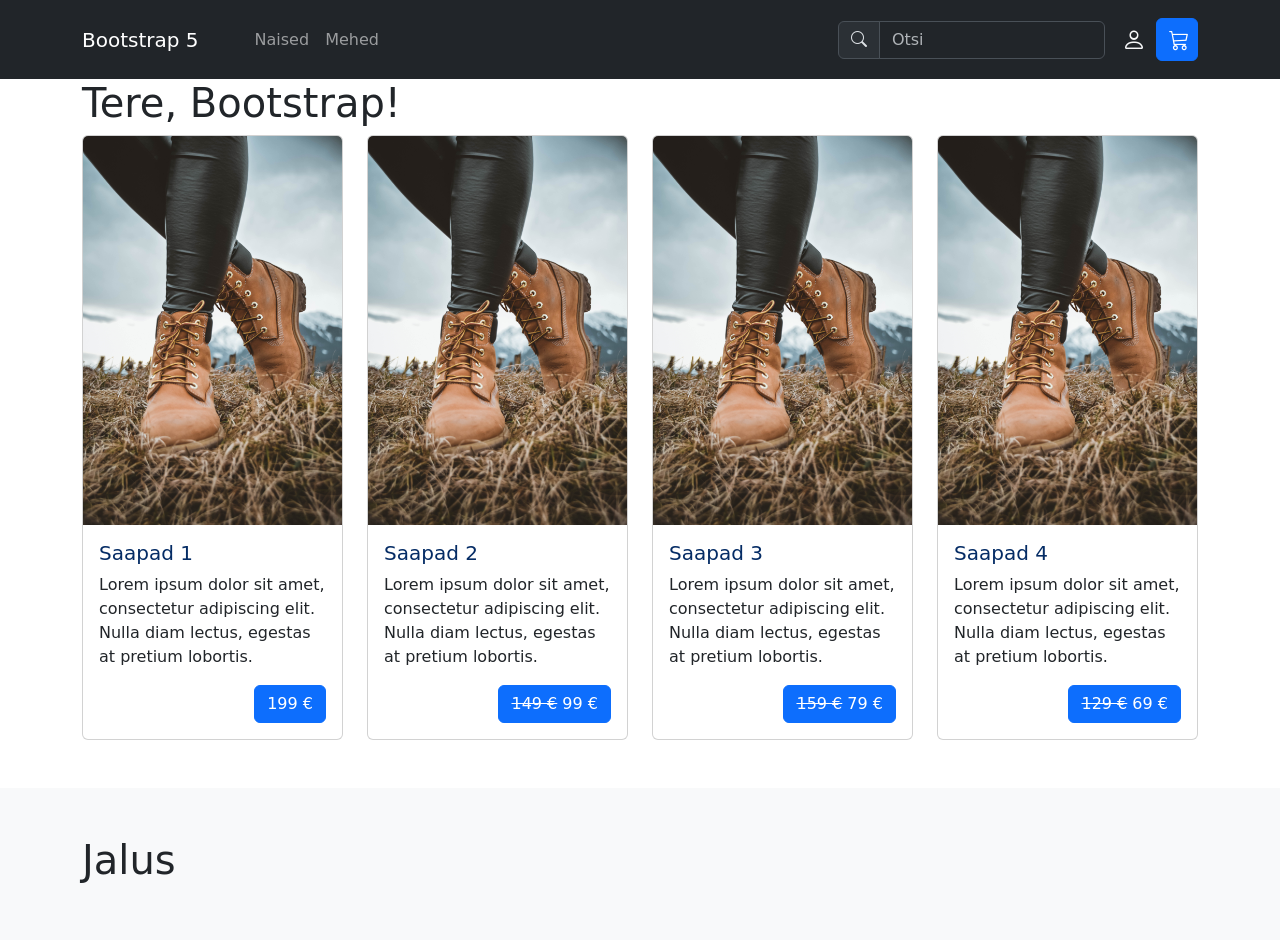
==== index.html @ b57481d7 "Add files via upload" ====
<!doctype html>
<html lang="et">

<head>
  <meta charset="utf-8">
  <meta name="viewport" content="width=device-width, initial-scale=1">
  <meta name="description" content="Bootstrapi juhend">
  <meta name="author" content="">
  <title>Bootstrap 5 juhend</title>
  <!--Bootstrap CSS-->
  <link href="https://cdn.jsdelivr.net/npm/bootstrap@5.3.3/dist/css/bootstrap.min.css" rel="stylesheet"
    integrity="sha384-QWTKZyjpPEjISv5WaRU9OFeRpok6YctnYmDr5pNlyT2bRjXh0JMhjY6hW+ALEwIH" crossorigin="anonymous">
  <!--Bootstrap ikoonid-->
  <link href="https://cdn.jsdelivr.net/npm/bootstrap-icons@1.9.1/font/bootstrap-icons.css" rel="stylesheet">
  <!--minu CSS-->
  <link rel="stylesheet" href="custom.css">
</head>

<body>
<!-- Navigatsioon --->
  <nav class="navbar navbar-expand-lg bg-dark py-3" data-bs-theme="dark">
    <div class="container">
      <button class="navbar-toggler" type="button" data-bs-toggle="collapse" data-bs-target="#navbarSupportedContent"
        aria-controls="navbarSupportedContent" aria-expanded="false" aria-label="Toggle navigation">
        <span class="navbar-toggler-icon"></span>
      </button>
      <a class="navbar-brand me-5" href="#">Bootstrap 5</a>
      <div class="collapse navbar-collapse" id="navbarSupportedContent">
        <ul class="navbar-nav me-auto">
          <li class="nav-item dropdown">
            <a class="nav-link dropdown" href="#" id="navbarDropdown" role="button" data-bs-toggle="dropdown"
              aria-expanded="false">Naised</a>
            <ul class="dropdown-menu" aria-labelledby="navbarDropdown">
              <li><a class="dropdown-item" href="#">Kingad</a></li>
              <div class="dropdown-divider"></div>
              <li><a class="dropdown-item" href="#">Saapad</a></li>
            </ul>
          </li>
          <li class="nav-item dropdown">
            <a class="nav-link dropdown" href="#" id="navbarDropdown" role="button" data-bs-toggle="dropdown"
              aria-expanded="false">Mehed</a>
            <ul class="dropdown-menu" aria-labelledby="navbarDropdown">
              <li><a class="dropdown-item" href="#">Kingad</a></li>
              <div class="dropdown-divider"></div>
              <li><a class="dropdown-item" href="#">Saapad</a></li>
            </ul>
          </li>
        </ul>
       
		<!--Otsi vorm -->
        <form class="d-flex me-1">
          <div class="input-group">
            <div class="input-group-text"><span class="bi bi-search mb-2"></span></div>
            <input class="form-control" type="search" placeholder="Otsi" aria-label="Search">
          </div>
        </form>
      </div>
      <div class="float-end">
       
	   <!--Login ikoon-->
        <button class="btn btn-link text-light" type="submit"><span class="bi bi-person"></span></button>
        
	   <!--Ostukorvi ikoon-->
        <a class="btn btn-primary" href="ostukorv.html" type="submit"><span class="bi bi-cart3"></span></button></a>
      
	  </div>
    </div>
  </nav>
  
  <!--Tee ise: siia konteinerisse lisa pildikarusell-->
  <div class="container">
    <div class="row">
      <h1>Tere, Bootstrap!</h1>
    </div>
  </div>
  
  <!--Tooted avalehel kaartidena-->
  <div class="container overflow-hidden">
    <div class="row g-4 row justify-content-center">
      <div class="col-xl-3 col-md-6">
        <div class="card">
          <img src="stephan-seeber-NzAfGi8XuA4-unsplash.jpg" class="card-img-top" alt="pilt">
          <div class="card-body">
            <h5 class="card-title text-primary-emphasis">Saapad 1</h5>
            <p class="card-text">Lorem ipsum dolor sit amet, consectetur adipiscing elit. Nulla diam lectus, egestas at
              pretium lobortis.</p>
            <a href="toode.html" class="btn btn-primary float-end">199 €</a>
          </div>
        </div>
      </div>
      <div class="col-xl-3 col-md-6">
        <div class="card">
          <img src="stephan-seeber-NzAfGi8XuA4-unsplash.jpg" class="card-img-top" alt="pilt">
          <div class="card-body">
            <h5 class="card-title text-primary-emphasis">Saapad 2</h5>
            <p class="card-text">Lorem ipsum dolor sit amet, consectetur adipiscing elit. Nulla diam lectus, egestas at
              pretium lobortis.</p>
            <a href="#" class="btn btn-primary float-end"><s>149 €</s> 99 € </a>
          </div>
        </div>
      </div>
      <div class="col-xl-3 col-md-6">
        <div class="card">
          <img src="stephan-seeber-NzAfGi8XuA4-unsplash.jpg" class="card-img-top" alt="pilt">
          <div class="card-body">
            <h5 class="card-title text-primary-emphasis">Saapad 3</h5>
            <p class="card-text">Lorem ipsum dolor sit amet, consectetur adipiscing elit. Nulla diam lectus, egestas at
              pretium lobortis.</p>
            <a href="#" class="btn btn-primary float-end"><s>159 €</s> 79 €</a>
          </div>
        </div>
      </div>
      <div class="col-xl-3  col-md-6">
        <div class="card">
          <img src="stephan-seeber-NzAfGi8XuA4-unsplash.jpg" class="card-img-top" alt="pilt">
          <div class="card-body">
            <h5 class="card-title text-primary-emphasis">Saapad 4</h5>
            <p class="card-text">Lorem ipsum dolor sit amet, consectetur adipiscing elit. Nulla diam lectus, egestas at
              pretium lobortis.</p>
            <a href="#" class="btn btn-primary float-end"><s>129 €</s> 69 €</a>
          </div>
        </div>
      </div>
    </div>
  </div>
  
  <!--Tee ise: kujunda siia korrektne jalus - lisa kontaktid ja sotsiaalvõrgustike lingid ikoonidega.-->
  <footer class="footer bg-light">
    <div class="container">
      <h1>Jalus</h1>
    </div>
  </footer>
  
  <!--Popper.js-->
  <script src="https://cdn.jsdelivr.net/npm/@popperjs/core@2.11.8/dist/umd/popper.min.js"
    integrity="sha384-I7E8VVD/ismYTF4hNIPjVp/Zjvgyol6VFvRkX/vR+Vc4jQkC+hVqc2pM8ODewa9r"
    crossorigin="anonymous"></script>
  
  <!--Bootstrap.js-->
  <script src="https://cdn.jsdelivr.net/npm/bootstrap@5.3.3/dist/js/bootstrap.min.js"
    integrity="sha384-0pUGZvbkm6XF6gxjEnlmuGrJXVbNuzT9qBBavbLwCsOGabYfZo0T0to5eqruptLy"
    crossorigin="anonymous"></script>

</body>

</html>
---- custom.css ----
footer {
    margin-top: 3rem;
    padding: 3rem;
}

.bi {
    display: inline-block;
    fill: currentColor;
    width: 1rem;
    height: 1rem;
}

.bi-person {
    display: inline-block;
    fill: currentColor;
    font-size: 1.5rem;
   
}

.bi-cart3 {
    display: inline-block;
    fill: currentColor;
    font-size: 1.25rem;
    
}
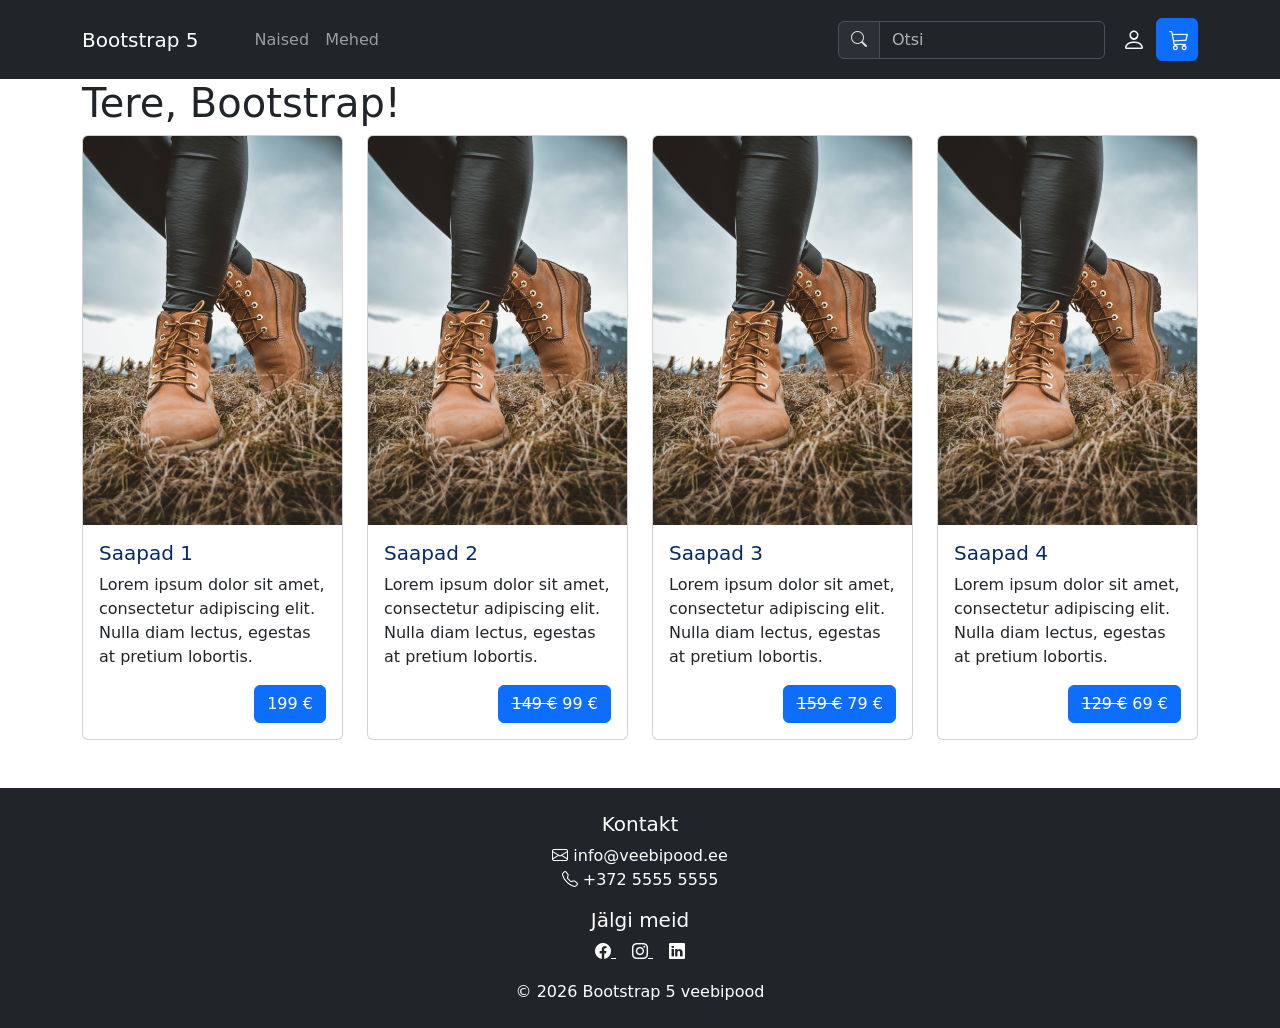
==== commit 58f319c7: "Update index.html" ====
--- a/index.html
+++ b/index.html
@@ -125,11 +125,32 @@
   </div>
   
   <!--Tee ise: kujunda siia korrektne jalus - lisa kontaktid ja sotsiaalvõrgustike lingid ikoonidega.-->
-  <footer class="footer bg-light">
-    <div class="container">
-      <h1>Jalus</h1>
-    </div>
-  </footer>
+<footer class="bg-dark text-white mt-5 p-4">
+  <div class="container text-center">
+
+    <h5>Kontakt</h5>
+    <p>
+      <i class="bi bi-envelope"></i> info@veebipood.ee<br>
+      <i class="bi bi-telephone"></i> +372 5555 5555
+    </p>
+
+    <h5>Jälgi meid</h5>
+    <a href="https://facebook.com" class="text-white me-3">
+      <i class="bi bi-facebook"></i>
+    </a>
+
+    <a href="https://instagram.com" class="text-white me-3">
+      <i class="bi bi-instagram"></i>
+    </a>
+
+    <a href="https://linkedin.com" class="text-white">
+      <i class="bi bi-linkedin"></i>
+    </a>
+
+    <p class="mt-3 mb-0">© 2026 Bootstrap 5 veebipood</p>
+
+  </div>
+</footer>
   
   <!--Popper.js-->
   <script src="https://cdn.jsdelivr.net/npm/@popperjs/core@2.11.8/dist/umd/popper.min.js"
@@ -143,4 +164,4 @@
 
 </body>
 
-</html>+</html>
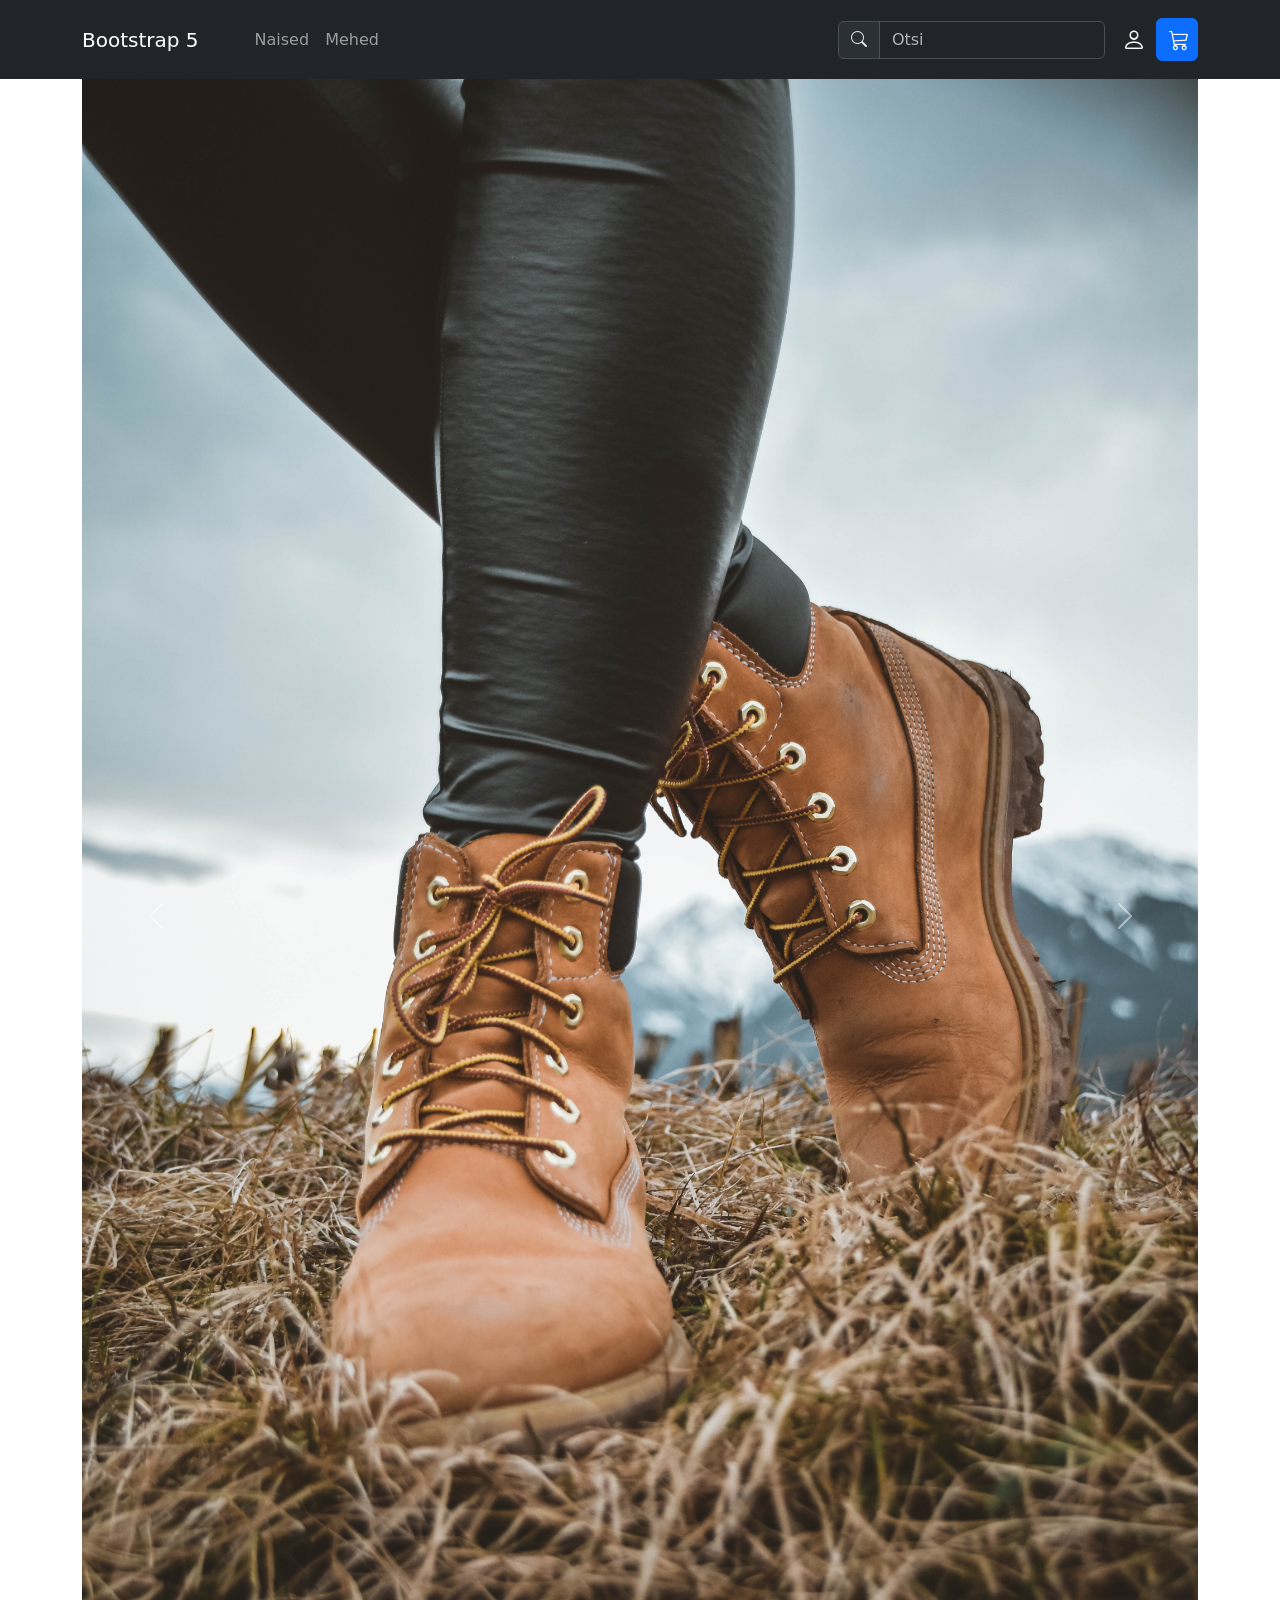
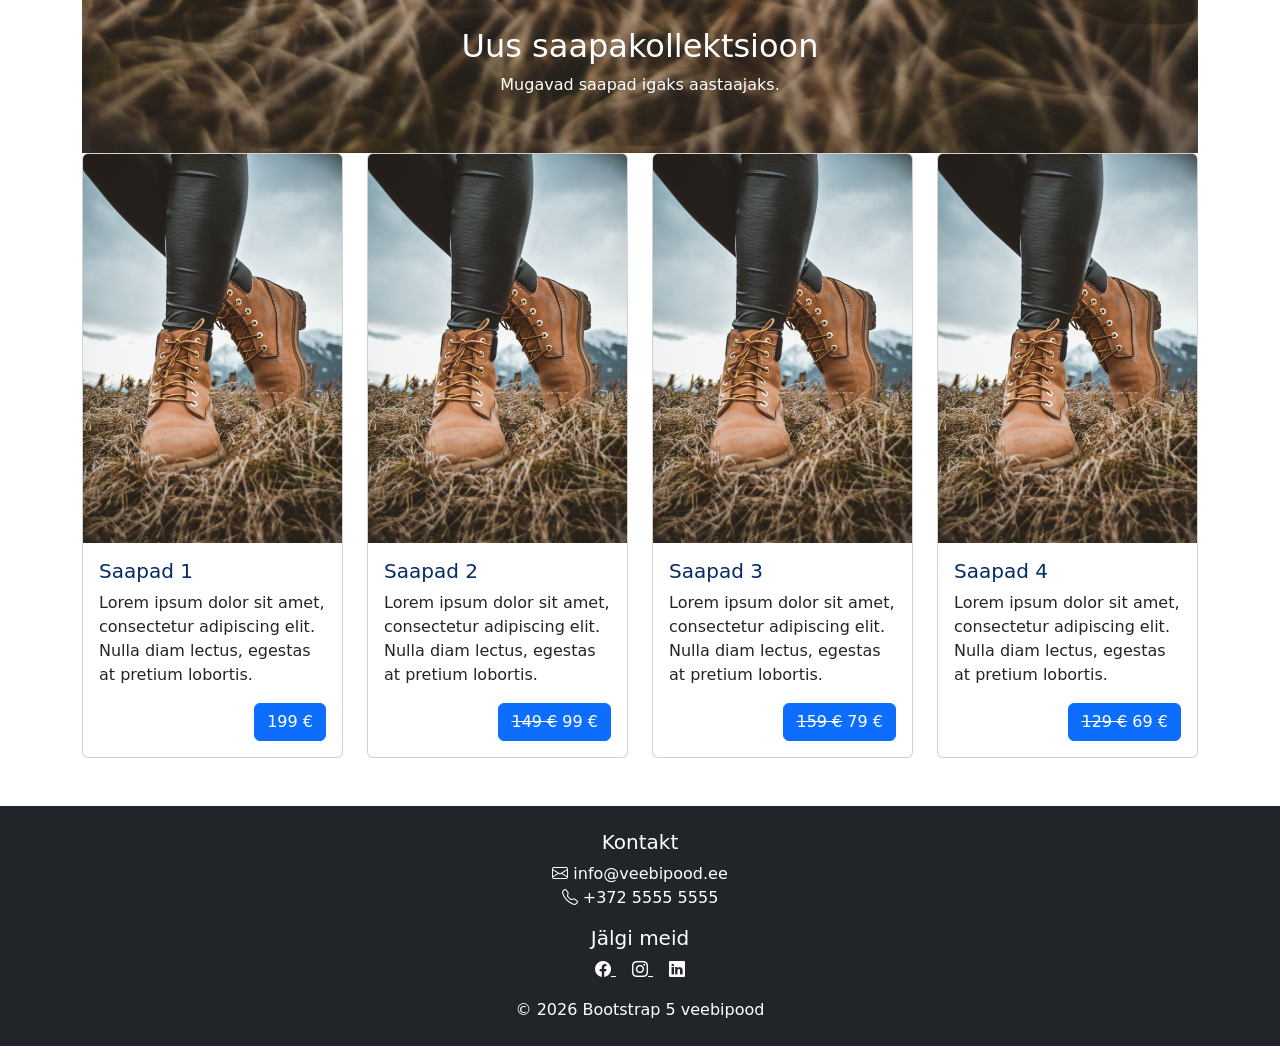
==== commit ee108c5c: "Update index.html" ====
--- a/index.html
+++ b/index.html
@@ -68,11 +68,46 @@
   </nav>
   
   <!--Tee ise: siia konteinerisse lisa pildikarusell-->
-  <div class="container">
-    <div class="row">
-      <h1>Tere, Bootstrap!</h1>
-    </div>
+<div id="karussell" class="carousel slide container" data-bs-ride="carousel">
+
+  <div class="carousel-inner">
+
+    <div class="carousel-item active">
+      <img src="stephan-seeber-NzAfGi8XuA4-unsplash.jpg"
+        class="d-block w-100"
+        alt="Saapad">
+
+      <div class="carousel-caption d-none d-lg-block">
+        <h2>Uus saapakollektsioon</h2>
+        <p>Mugavad saapad igaks aastaajaks.</p>
+      </div>
+    </div>
+
+    <div class="carousel-item">
+      <img src="stephan-seeber-NzAfGi8XuA4-unsplash.jpg"
+        class="d-block w-100"
+        alt="Saapad looduses">
+    </div>
+
   </div>
+
+  <button class="carousel-control-prev"
+    type="button"
+    data-bs-target="#karussell"
+    data-bs-slide="prev">
+
+    <span class="carousel-control-prev-icon"></span>
+  </button>
+
+  <button class="carousel-control-next"
+    type="button"
+    data-bs-target="#karussell"
+    data-bs-slide="next">
+
+    <span class="carousel-control-next-icon"></span>
+  </button>
+
+</div>
   
   <!--Tooted avalehel kaartidena-->
   <div class="container overflow-hidden">
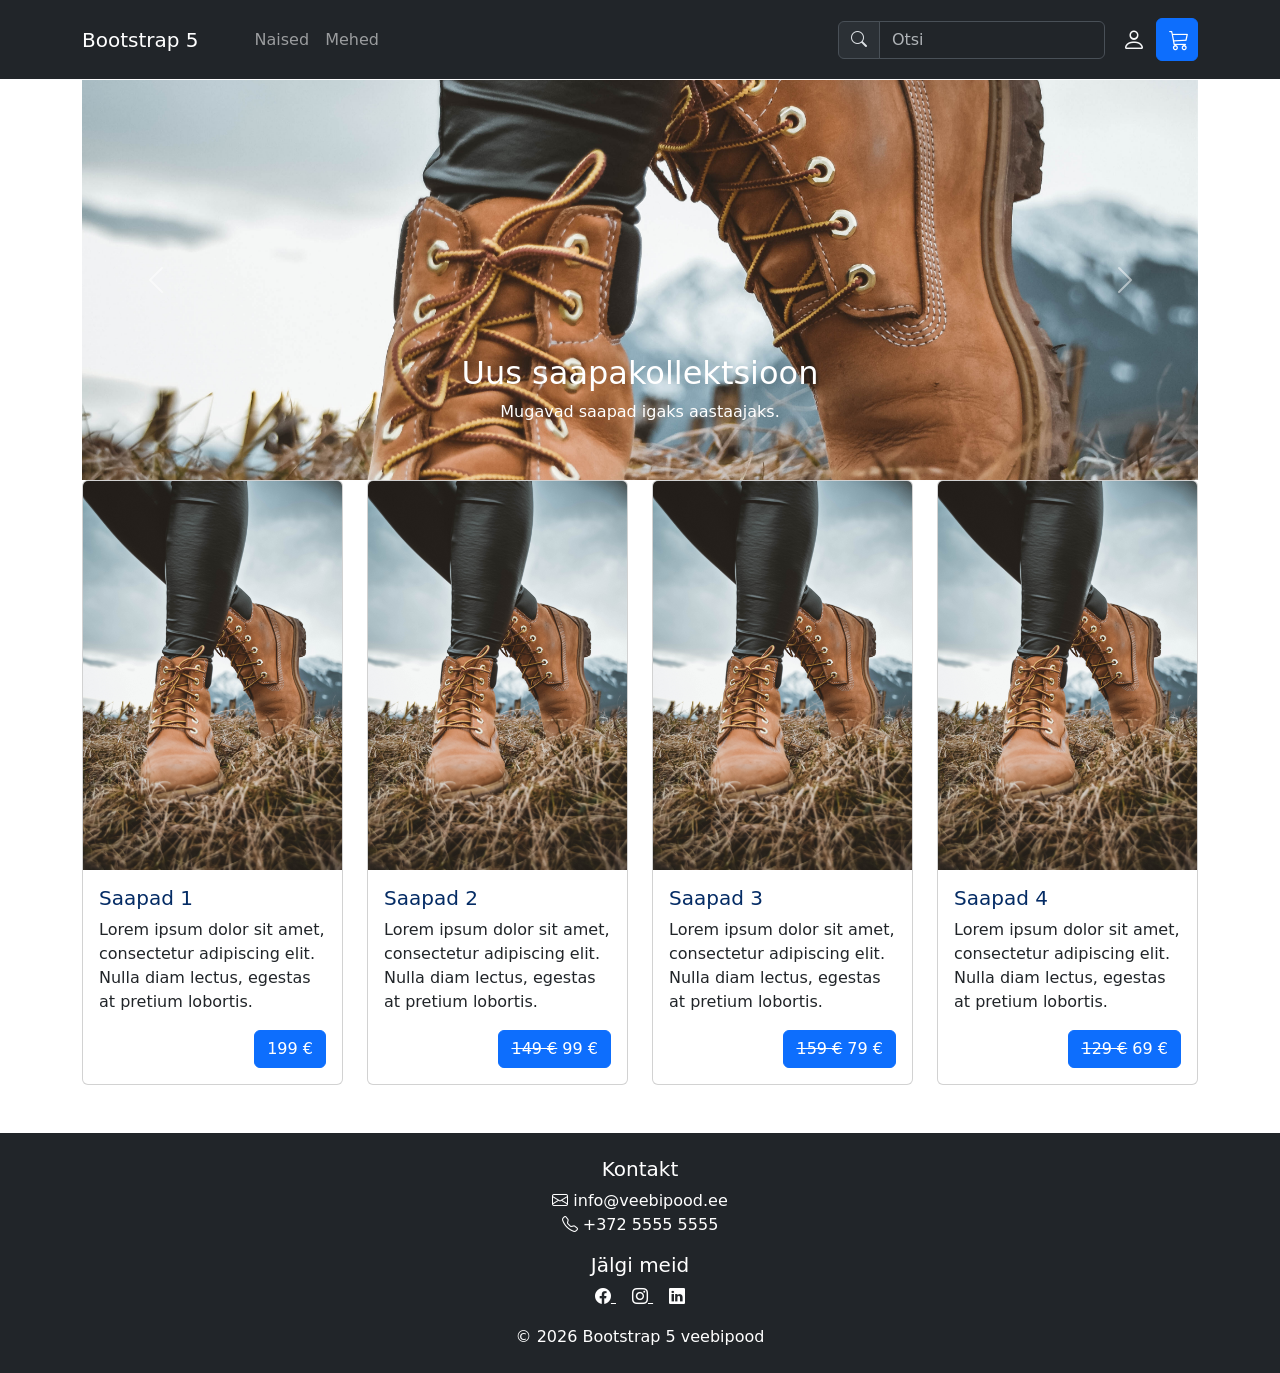
==== commit 6146915b: "Update index.html" ====
--- a/index.html
+++ b/index.html
@@ -18,7 +18,7 @@
 
 <body>
 <!-- Navigatsioon --->
-  <nav class="navbar navbar-expand-lg bg-dark py-3" data-bs-theme="dark">
+  <nav class="navbar navbar-expand-lg bg-dark py-3 fixed-top" data-bs-theme="dark">
     <div class="container">
       <button class="navbar-toggler" type="button" data-bs-toggle="collapse" data-bs-target="#navbarSupportedContent"
         aria-controls="navbarSupportedContent" aria-expanded="false" aria-label="Toggle navigation">
--- a/custom.css
+++ b/custom.css
@@ -17,10 +17,17 @@
     font-size: 1.5rem;
    
 }
+.carousel-item img {
+    height: 400px;
+    object-fit: cover;
+}
 
 .bi-cart3 {
     display: inline-block;
     fill: currentColor;
     font-size: 1.25rem;
     
-}+}
+body {
+  padding-top: 80px;
+}
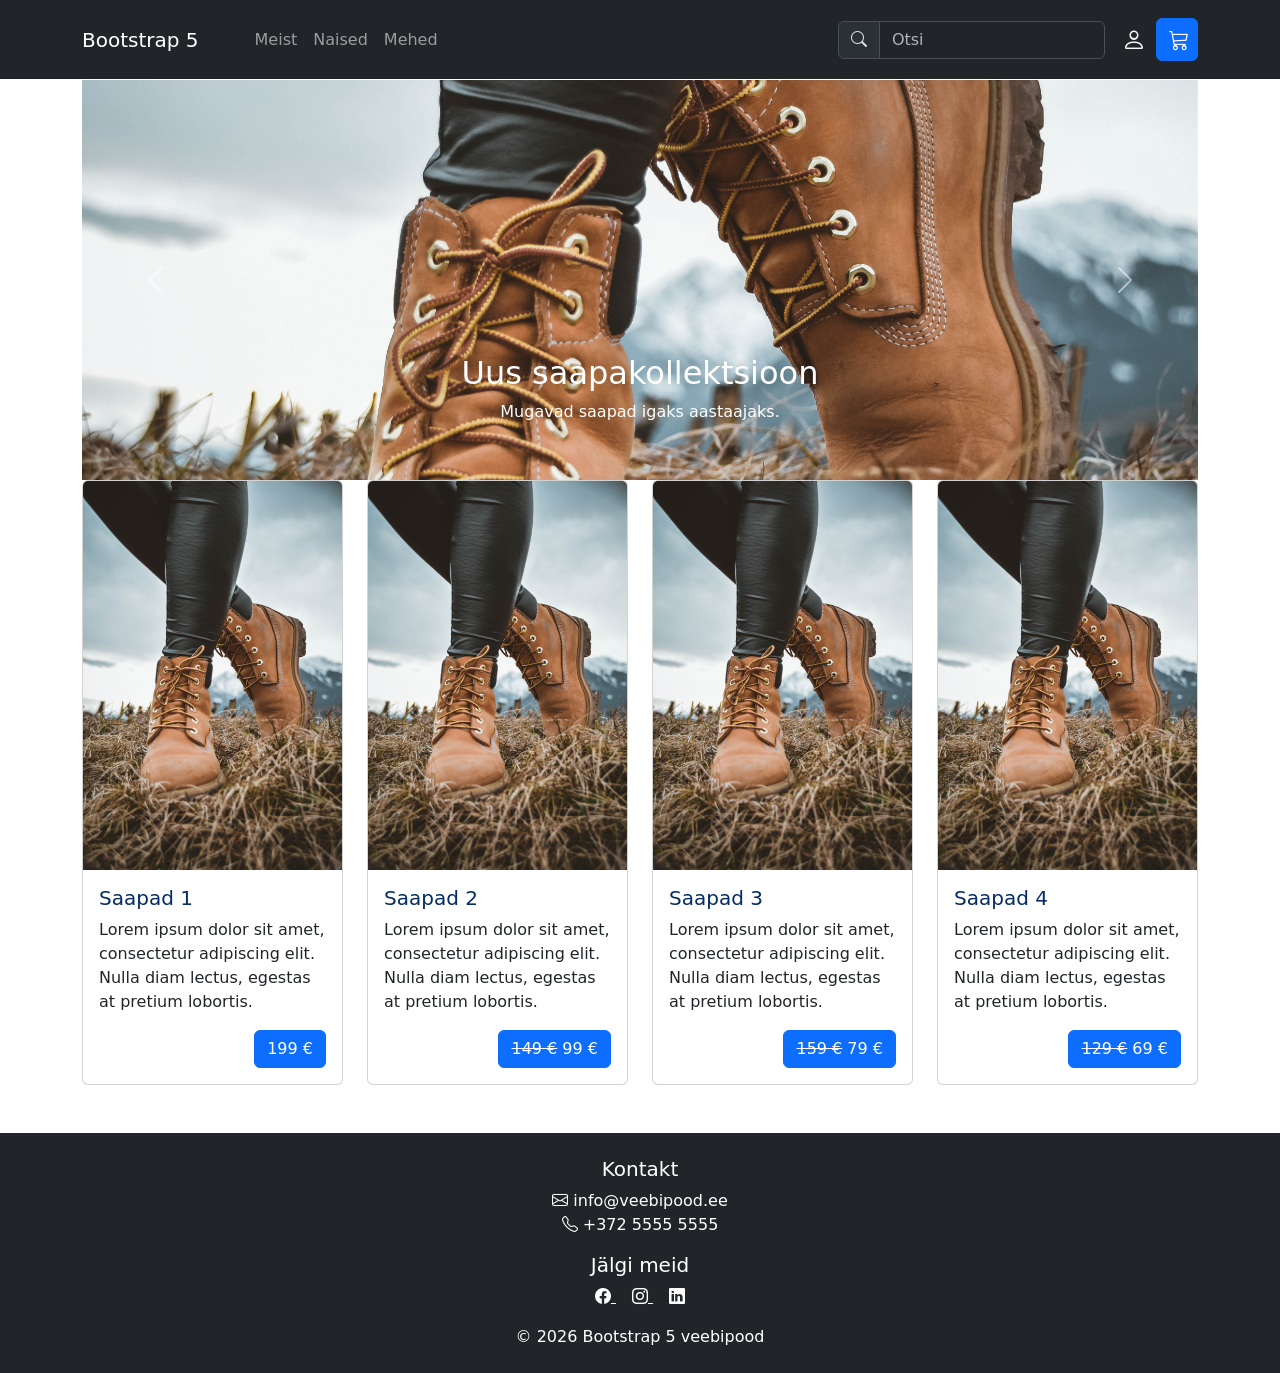
==== commit 00c31129: "Update index.html" ====
--- a/index.html
+++ b/index.html
@@ -27,6 +27,11 @@
       <a class="navbar-brand me-5" href="#">Bootstrap 5</a>
       <div class="collapse navbar-collapse" id="navbarSupportedContent">
         <ul class="navbar-nav me-auto">
+			 <li class="nav-item">
+    <a class="nav-link" href="meist.html">Meist</a>
+  </li>
+
+  <li class="nav-item dropdown">
           <li class="nav-item dropdown">
             <a class="nav-link dropdown" href="#" id="navbarDropdown" role="button" data-bs-toggle="dropdown"
               aria-expanded="false">Naised</a>
